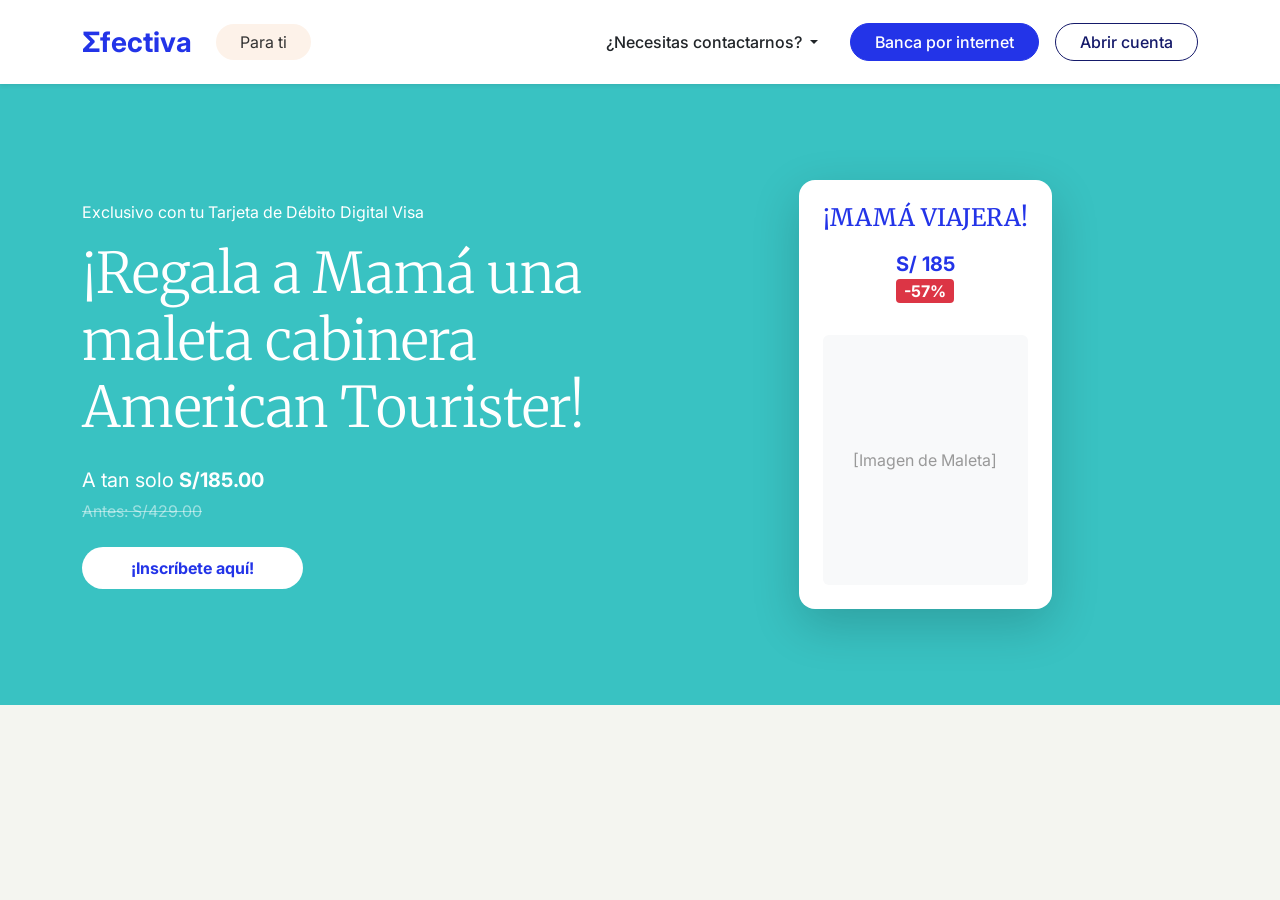
==== FINANCIERA/src/main/resources/static/index.html @ f87ea909 "Ahora si subiendo todo" ====
<!DOCTYPE html>
<html lang="es">
<head>
    <meta charset="UTF-8">
    <meta name="viewport" content="width=device-width, initial-scale=1.0">
    <title>Financiera Efectiva - Réplica</title>
    <link href="https://cdn.jsdelivr.net/npm/bootstrap@5.3.2/dist/css/bootstrap.min.css" rel="stylesheet">
    <link href="https://fonts.googleapis.com/css2?family=Inter:wght@400;500;700&family=Merriweather:wght@700&display=swap" rel="stylesheet">
    <link rel="stylesheet" href="css/styles.css">
</head>
<body>

<nav class="navbar navbar-expand-lg bg-white py-3 shadow-sm sticky-top">
    <div class="container">
        <div class="d-flex align-items-center">
            <a class="navbar-brand text-primary fw-bold fs-3 me-4" href="#">Σfectiva</a>
            <button class="btn btn-light rounded-pill px-4" type="button" style="background-color: #fdf2e9; color: #333; border: none;">Para ti</button>
        </div>

        <button class="navbar-toggler" type="button" data-bs-toggle="collapse" data-bs-target="#navbarNav">
            <span class="navbar-toggler-icon"></span>
        </button>

        <div class="collapse navbar-collapse justify-content-end" id="navbarNav">
            <ul class="navbar-nav align-items-center">
                <li class="nav-item dropdown me-4">
                    <a class="nav-link dropdown-toggle text-dark fw-medium" href="#" role="button" data-bs-toggle="dropdown">
                        <i class="bi bi-headset"></i> ¿Necesitas contactarnos?
                    </a>
                    <ul class="dropdown-menu border-0 shadow">
                        <li><a class="dropdown-item" href="#">Ayuda general</a></li>
                        <li><a class="dropdown-item" href="#">Ayuda con los pagos</a></li>
                    </ul>
                </li>
                <li class="nav-item me-3">
                    <a href="login.html" class="btn btn-primary rounded-pill px-4 fw-medium">Banca por internet</a>
                </li>
                <li class="nav-item">
                    <a href="#" class="btn btn-outline-primary rounded-pill px-4 fw-medium">Abrir cuenta</a>
                </li>
            </ul>
        </div>
    </div>
</nav>

<section class="hero-section text-white py-5">
    <div class="container py-5">
        <div class="row align-items-center">
            <div class="col-lg-6 mb-5 mb-lg-0 pe-lg-5">
                <p class="mb-3 fs-6">Exclusivo con tu Tarjeta de Débito Digital Visa</p>
                <h1 class="display-4 mb-4 font-serif">¡Regala a Mamá una maleta cabinera American Tourister!</h1>
                <p class="fs-5 mb-1">A tan solo <strong>S/185.00</strong></p>
                <p class="text-white-50 text-decoration-line-through mb-4">Antes: S/429.00</p>
                <a href="#" class="btn bg-white text-primary rounded-pill px-5 py-2 fw-bold">¡Inscríbete aquí!</a>
            </div>
            <div class="col-lg-6 text-center">
                <div class="bg-white rounded-4 p-4 text-dark shadow-lg d-inline-block position-relative">
                    <h4 class="font-serif text-primary mb-3">¡MAMÁ VIAJERA!</h4>
                    <p class="mb-0 fs-5 text-primary fw-bold">S/ 185</p>
                    <p class="text-danger fw-bold bg-danger text-white d-inline-block px-2 rounded-1">-57%</p>
                    <div class="mt-3 bg-light rounded" style="height: 250px; width: 100%; display: flex; align-items: center; justify-content: center; color: #999;">
                        [Imagen de Maleta]
                    </div>
                </div>
            </div>
        </div>
    </div>
</section>

<script src="https://cdn.jsdelivr.net/npm/bootstrap@5.3.2/dist/js/bootstrap.bundle.min.js"></script>
</body>
</html>
---- FINANCIERA/src/main/resources/static/css/styles.css ----
/* Variables de colores corporativos Efectiva */
:root {
    --efectiva-blue: #2334e8;      /* Azul principal de los botones */
    --efectiva-dark-blue: #151a6a; /* Azul oscuro para títulos */
    --efectiva-cyan: #39c2c2;      /* Turquesa del fondo principal */
}

/* Tipografía general */
body {
    font-family: 'Inter', sans-serif;
    background-color: #f4f5f0; /* Color gris perla del fondo del sitio */
}

/* Tipografía para títulos especiales */
.font-serif {
    font-family: 'Merriweather', serif;
}

/* Sobreescribiendo colores de Bootstrap */
.text-primary {
    color: var(--efectiva-blue) !important;
}

.btn-primary {
    background-color: var(--efectiva-blue);
    border-color: var(--efectiva-blue);
}

.btn-primary:hover {
    background-color: var(--efectiva-dark-blue);
    border-color: var(--efectiva-dark-blue);
}

.btn-outline-primary {
    color: var(--efectiva-dark-blue);
    border-color: var(--efectiva-dark-blue);
}

.btn-outline-primary:hover {
    background-color: var(--efectiva-dark-blue);
    color: white;
}

/* Estilos específicos de secciones */
.hero-section {
    background-color: var(--efectiva-cyan);
    /* El banner real tiene una forma azul diagonal, podemos agregarla con CSS avanzado más adelante si lo deseas */
}
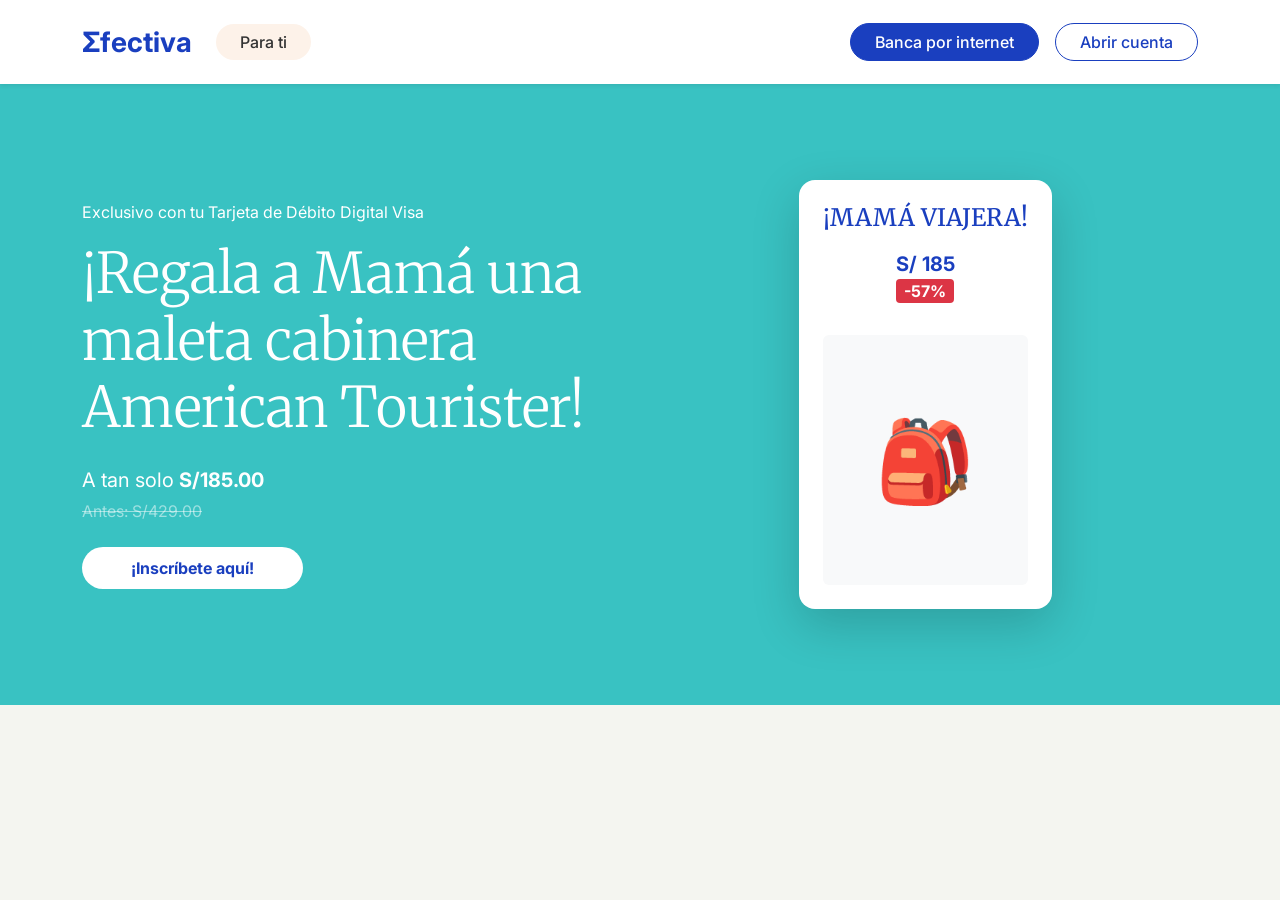
==== commit 918bd898: "PROYECTO COMPLETADO" ====
--- a/FINANCIERA/src/main/resources/static/index.html
+++ b/FINANCIERA/src/main/resources/static/index.html
@@ -6,6 +6,7 @@
     <title>Financiera Efectiva - Réplica</title>
     <link href="https://cdn.jsdelivr.net/npm/bootstrap@5.3.2/dist/css/bootstrap.min.css" rel="stylesheet">
     <link href="https://fonts.googleapis.com/css2?family=Inter:wght@400;500;700&family=Merriweather:wght@700&display=swap" rel="stylesheet">
+
     <link rel="stylesheet" href="css/styles.css">
 </head>
 <body>
@@ -14,7 +15,7 @@
     <div class="container">
         <div class="d-flex align-items-center">
             <a class="navbar-brand text-primary fw-bold fs-3 me-4" href="#">Σfectiva</a>
-            <button class="btn btn-light rounded-pill px-4" type="button" style="background-color: #fdf2e9; color: #333; border: none;">Para ti</button>
+            <button class="btn btn-light rounded-pill px-4 fw-medium" type="button" style="background-color: #fdf2e9; color: #333; border: none;">Para ti</button>
         </div>
 
         <button class="navbar-toggler" type="button" data-bs-toggle="collapse" data-bs-target="#navbarNav">
@@ -23,27 +24,18 @@
 
         <div class="collapse navbar-collapse justify-content-end" id="navbarNav">
             <ul class="navbar-nav align-items-center">
-                <li class="nav-item dropdown me-4">
-                    <a class="nav-link dropdown-toggle text-dark fw-medium" href="#" role="button" data-bs-toggle="dropdown">
-                        <i class="bi bi-headset"></i> ¿Necesitas contactarnos?
-                    </a>
-                    <ul class="dropdown-menu border-0 shadow">
-                        <li><a class="dropdown-item" href="#">Ayuda general</a></li>
-                        <li><a class="dropdown-item" href="#">Ayuda con los pagos</a></li>
-                    </ul>
-                </li>
                 <li class="nav-item me-3">
                     <a href="login.html" class="btn btn-primary rounded-pill px-4 fw-medium">Banca por internet</a>
                 </li>
                 <li class="nav-item">
-                    <a href="#" class="btn btn-outline-primary rounded-pill px-4 fw-medium">Abrir cuenta</a>
+                    <a href="registro.html" class="btn btn-outline-primary rounded-pill px-4 fw-medium">Abrir cuenta</a>
                 </li>
             </ul>
         </div>
     </div>
 </nav>
 
-<section class="hero-section text-white py-5">
+<section class="hero-section text-white py-5" style="background-color: var(--efectiva-cyan);">
     <div class="container py-5">
         <div class="row align-items-center">
             <div class="col-lg-6 mb-5 mb-lg-0 pe-lg-5">
@@ -51,15 +43,15 @@
                 <h1 class="display-4 mb-4 font-serif">¡Regala a Mamá una maleta cabinera American Tourister!</h1>
                 <p class="fs-5 mb-1">A tan solo <strong>S/185.00</strong></p>
                 <p class="text-white-50 text-decoration-line-through mb-4">Antes: S/429.00</p>
-                <a href="#" class="btn bg-white text-primary rounded-pill px-5 py-2 fw-bold">¡Inscríbete aquí!</a>
+                <a href="registro.html" class="btn bg-white text-primary rounded-pill px-5 py-2 fw-bold">¡Inscríbete aquí!</a>
             </div>
             <div class="col-lg-6 text-center">
                 <div class="bg-white rounded-4 p-4 text-dark shadow-lg d-inline-block position-relative">
                     <h4 class="font-serif text-primary mb-3">¡MAMÁ VIAJERA!</h4>
                     <p class="mb-0 fs-5 text-primary fw-bold">S/ 185</p>
                     <p class="text-danger fw-bold bg-danger text-white d-inline-block px-2 rounded-1">-57%</p>
-                    <div class="mt-3 bg-light rounded" style="height: 250px; width: 100%; display: flex; align-items: center; justify-content: center; color: #999;">
-                        [Imagen de Maleta]
+                    <div class="mt-3 bg-light rounded" style="height: 250px; width: 100%; display: flex; align-items: center; justify-content: center; font-size: 5rem;">
+                        🎒
                     </div>
                 </div>
             </div>
--- a/FINANCIERA/src/main/resources/static/css/styles.css
+++ b/FINANCIERA/src/main/resources/static/css/styles.css
@@ -1,29 +1,94 @@
-/* Variables de colores corporativos Efectiva */
+/* ====================================================
+   VARIABLES GLOBALES (Paleta Oficial Efectiva)
+   ==================================================== */
 :root {
-    --efectiva-blue: #2334e8;      /* Azul principal de los botones */
-    --efectiva-dark-blue: #151a6a; /* Azul oscuro para títulos */
-    --efectiva-cyan: #39c2c2;      /* Turquesa del fondo principal */
+    --efectiva-blue: #1a3fbf;      /* Azul principal (Botones, acentos) */
+    --efectiva-dark-blue: #0b1142; /* Azul marino oscuro (Sidebar, Login) */
+    --efectiva-cyan: #39c2c2;      /* Turquesa (Tarjetas, hover) */
+    --efectiva-bg: #f4f5f0;        /* Gris perla (Fondo de las páginas) */
 }
 
-/* Tipografía general */
+/* ====================================================
+   TIPOGRAFÍA Y CUERPO GENERAL
+   ==================================================== */
 body {
     font-family: 'Inter', sans-serif;
-    background-color: #f4f5f0; /* Color gris perla del fondo del sitio */
+    background-color: var(--efectiva-bg);
+    color: #333;
 }
 
-/* Tipografía para títulos especiales */
 .font-serif {
     font-family: 'Merriweather', serif;
 }
 
-/* Sobreescribiendo colores de Bootstrap */
-.text-primary {
-    color: var(--efectiva-blue) !important;
+/* ====================================================
+   MENÚ LATERAL (SIDEBAR UNIFICADO)
+   ==================================================== */
+.sidebar {
+    background-color: var(--efectiva-dark-blue);
+    min-height: 100vh;
+    width: 260px;
+    position: fixed;
+    top: 0;
+    left: 0;
+    padding: 2rem 1rem;
+    z-index: 100;
+    color: white;
+    display: flex;
+    flex-direction: column;
 }
+
+.sidebar .logo, .sidebar h3 {
+    font-size: 1.5rem;
+    font-weight: 700;
+    margin-bottom: 2rem;
+    color: white;
+    padding: 0 1rem;
+}
+
+.sidebar .rol {
+    font-size: 0.75rem;
+    opacity: 0.6;
+    margin-bottom: 2rem;
+    padding: 0 1rem;
+    text-transform: uppercase;
+    letter-spacing: 1px;
+}
+
+.sidebar a, .sidebar .nav-link {
+    display: flex;
+    align-items: center;
+    color: rgba(255, 255, 255, 0.7);
+    text-decoration: none;
+    padding: 0.8rem 1.2rem;
+    border-radius: 8px;
+    margin-bottom: 0.3rem;
+    font-size: 0.95rem;
+    font-weight: 500;
+    transition: all 0.2s ease-in-out;
+}
+
+.sidebar a:hover, .sidebar a.active, .sidebar .nav-link:hover, .sidebar .nav-link.active {
+    background-color: rgba(255, 255, 255, 0.15);
+    color: white;
+}
+
+/* Espacio para el contenido a la derecha del sidebar */
+.main-content {
+    margin-left: 260px;
+    padding: 2rem;
+}
+
+/* ====================================================
+   SOBREESCRITURA DE BOOTSTRAP (Botones y Textos)
+   ==================================================== */
+.text-primary { color: var(--efectiva-blue) !important; }
+.bg-primary { background-color: var(--efectiva-blue) !important; }
 
 .btn-primary {
     background-color: var(--efectiva-blue);
     border-color: var(--efectiva-blue);
+    color: white;
 }
 
 .btn-primary:hover {
@@ -32,17 +97,11 @@
 }
 
 .btn-outline-primary {
-    color: var(--efectiva-dark-blue);
-    border-color: var(--efectiva-dark-blue);
+    color: var(--efectiva-blue);
+    border-color: var(--efectiva-blue);
 }
 
 .btn-outline-primary:hover {
-    background-color: var(--efectiva-dark-blue);
+    background-color: var(--efectiva-blue);
     color: white;
-}
-
-/* Estilos específicos de secciones */
-.hero-section {
-    background-color: var(--efectiva-cyan);
-    /* El banner real tiene una forma azul diagonal, podemos agregarla con CSS avanzado más adelante si lo deseas */
 }
